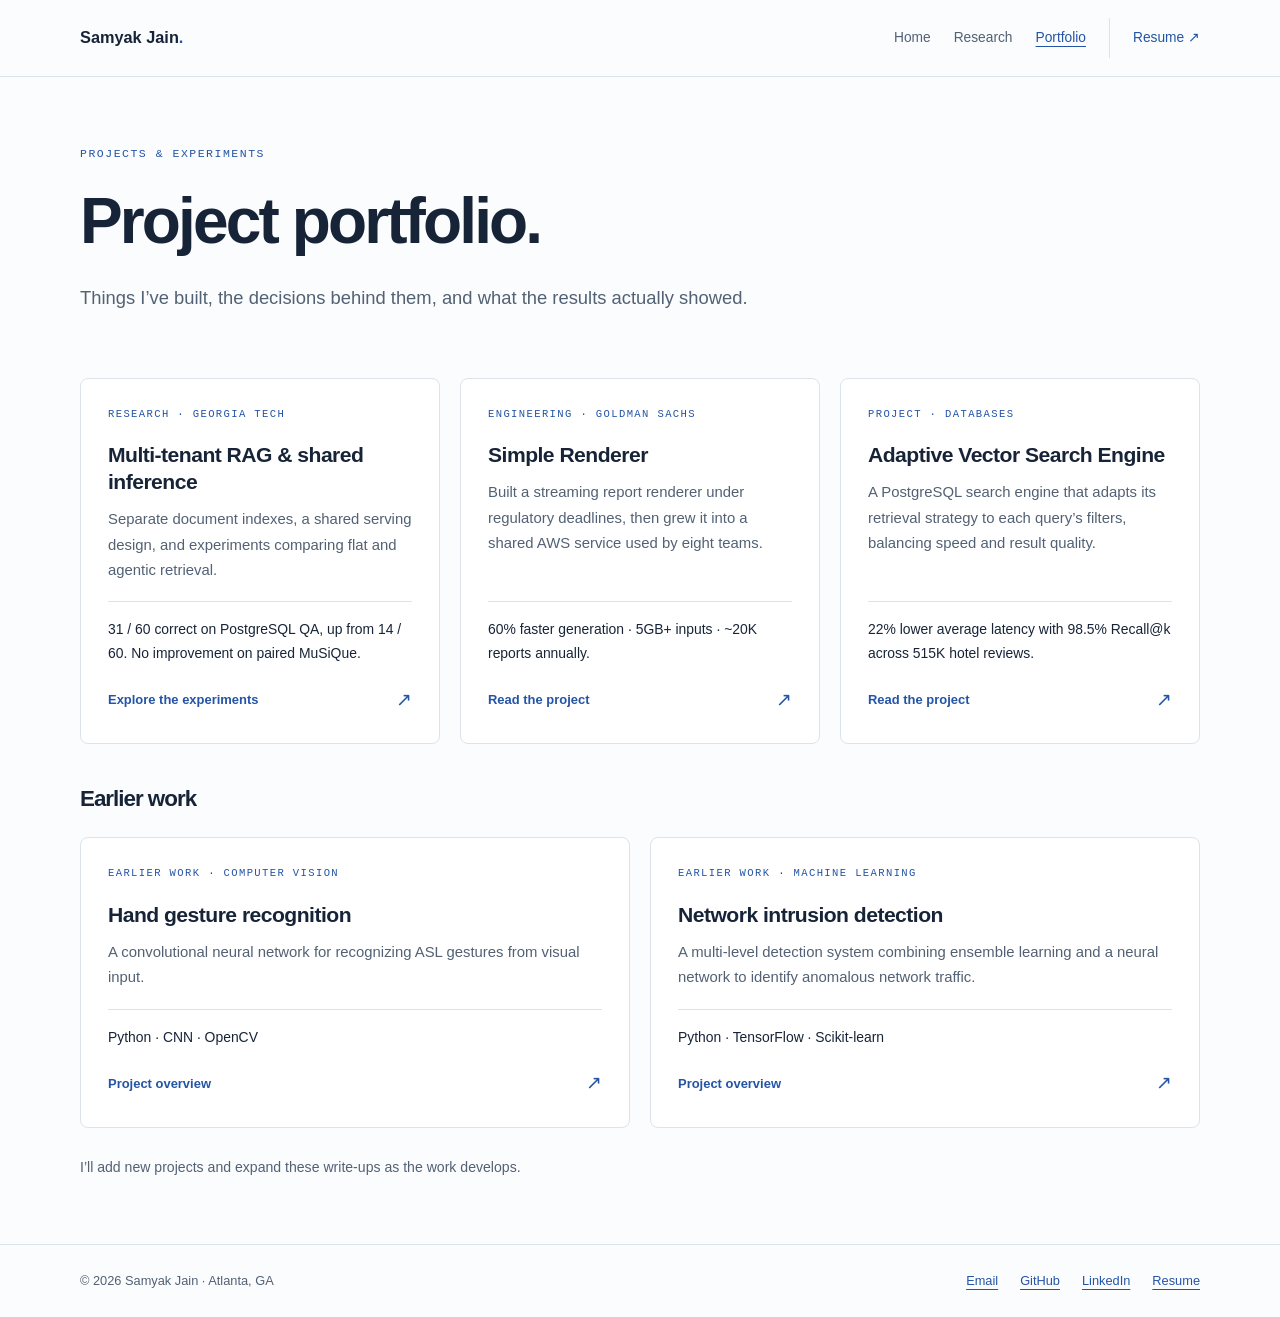
==== portfolio.html @ b6500a03 "Refresh portfolio and add detailed project case studies" ====
<!DOCTYPE html>
<html lang="en">
<head>
    <meta charset="UTF-8">
    <meta name="viewport" content="width=device-width, initial-scale=1.0">
    <title>Portfolio | Samyak Jain</title>
    <meta name="description" content="Projects and engineering write-ups by Samyak Jain: retrieval, report rendering, vector search, and earlier machine learning work.">
    <meta property="og:title" content="Portfolio | Samyak Jain">
    <meta property="og:description" content="Projects and engineering write-ups by Samyak Jain: retrieval, report rendering, vector search, and earlier machine learning work.">
    <meta property="og:type" content="website">
    <link rel="icon" href="assets/favicon.svg" type="image/svg+xml">
    <link rel="stylesheet" href="assets/site.css">
    <script defer src="assets/site.js"></script>
</head>
<body>
<a class="skip-link" href="#main">Skip to content</a>
<header class="site-header">
    <nav class="container navigation" aria-label="Main navigation">
        <a class="name" href="index.html">Samyak Jain<span>.</span></a>
        <button class="menu-toggle" type="button" aria-expanded="false" aria-controls="navigation-links">Menu</button>
        <div class="nav-links" id="navigation-links"><a href="index.html">Home</a><a href="index.html#research">Research</a><a href="portfolio.html" aria-current="page">Portfolio</a><a class="resume-link" href="assets/SamyakJain_Resume.pdf">Resume ↗</a></div>
    </nav>
</header>
<main class="container" id="main">
    <div class="page-intro"><p class="eyebrow">Projects &amp; experiments</p><h1>Project portfolio.</h1><p class="standfirst">Things I’ve built, the decisions behind them, and what the results actually showed.</p></div>
    <section class="collection" aria-label="Project collection"><div class="project-grid">
<a class="project-card" href="projects/multi-tenant-rag.html" aria-label="Multi-tenant RAG &amp; shared inference — explore the experiments">
    <span class="eyebrow">Research · Georgia Tech</span>
    <h3>Multi-tenant RAG &amp; shared inference</h3>
    <p>Separate document indexes, a shared serving design, and experiments comparing flat and agentic retrieval.</p>
    <p class="result">31 / 60 correct on PostgreSQL QA, up from 14 / 60. No improvement on paired MuSiQue.</p>
    <div class="card-footer"><span>Explore the experiments</span><span aria-hidden="true">↗</span></div>
</a>
<a class="project-card" href="projects/simple-renderer.html" aria-label="Simple Renderer — read the project">
    <span class="eyebrow">Engineering · Goldman Sachs</span>
    <h3>Simple Renderer</h3>
    <p>Built a streaming report renderer under regulatory deadlines, then grew it into a shared AWS service used by eight teams.</p>
    <p class="result">60% faster generation · 5GB+ inputs · ~20K reports annually.</p>
    <div class="card-footer"><span>Read the project</span><span aria-hidden="true">↗</span></div>
</a>
<a class="project-card" href="projects/vector-search.html" aria-label="Adaptive Vector Search Engine — read the project">
    <span class="eyebrow">Project · Databases</span>
    <h3>Adaptive Vector Search Engine</h3>
    <p>A PostgreSQL search engine that adapts its retrieval strategy to each query’s filters, balancing speed and result quality.</p>
    <p class="result">22% lower average latency with 98.5% Recall@k across 515K hotel reviews.</p>
    <div class="card-footer"><span>Read the project</span><span aria-hidden="true">↗</span></div>
</a></div>
    <h2>Earlier work</h2><div class="project-grid older-grid"><a class="project-card" href="projects/hand-gesture-recognition.html" aria-label="Hand gesture recognition — project overview">
    <span class="eyebrow">Earlier work · Computer vision</span>
    <h3>Hand gesture recognition</h3>
    <p>A convolutional neural network for recognizing ASL gestures from visual input.</p>
    <p class="result">Python · CNN · OpenCV</p>
    <div class="card-footer"><span>Project overview</span><span aria-hidden="true">↗</span></div>
</a>
<a class="project-card" href="projects/network-intrusion-detection.html" aria-label="Network intrusion detection — project overview">
    <span class="eyebrow">Earlier work · Machine learning</span>
    <h3>Network intrusion detection</h3>
    <p>A multi-level detection system combining ensemble learning and a neural network to identify anomalous network traffic.</p>
    <p class="result">Python · TensorFlow · Scikit-learn</p>
    <div class="card-footer"><span>Project overview</span><span aria-hidden="true">↗</span></div>
</a></div>
    <p class="collection-note">I’ll add new projects and expand these write-ups as the work develops.</p>
    </section>
</main>
<footer class="site-footer"><div class="container footer-inner">
    <span>© 2026 Samyak Jain · Atlanta, GA</span>
    <div class="footer-links"><a href="mailto:samyak.jain7776@gmail.com">Email</a><a href="https://github.com/samyakjain7776">GitHub</a><a href="https://www.linkedin.com/in/samyakjain7776/">LinkedIn</a><a href="assets/SamyakJain_Resume.pdf">Resume</a></div>
</div></footer>
</body>
</html>
---- assets/site.css ----
:root { --ink:#172438; --muted:#526174; --blue:#2454a6; --line:#dce3eb; --paper:#fbfcfd; --wash:#eff4fa; font-family:Inter,-apple-system,BlinkMacSystemFont,"Segoe UI",sans-serif; color:var(--ink); background:var(--paper); font-size:16px; line-height:1.7; font-synthesis:none; }
* { box-sizing:border-box; }
html { scroll-behavior:smooth; scroll-padding-top:100px; }
body { margin:0; }
a { color:var(--blue); text-underline-offset:4px; }
a:hover { text-decoration-thickness:2px; }
a, button, summary { -webkit-tap-highlight-color:transparent; }
:focus-visible { outline:3px solid var(--blue); outline-offset:5px; }
h1,h2,h3,h4 { line-height:1.2; font-weight:650; }
h1,h2 { letter-spacing:-.045em; }
h2 { font-size:clamp(1.8rem,4vw,2.5rem); margin:0; }
h3 { font-size:1.3rem; letter-spacing:-.025em; margin:0 0 12px; }
p { margin:0 0 18px; }
ul { padding-left:20px; }
li + li { margin-top:9px; }
.container { width:min(1120px,calc(100% - 64px)); margin-inline:auto; }
.skip-link { position:absolute; top:-80px; left:20px; z-index:100; background:white; padding:10px 18px; }
.skip-link:focus { top:12px; }
.site-header { position:sticky; top:0; z-index:20; background:rgba(251,252,253,.97); border-bottom:1px solid var(--line); }
.navigation { min-height:76px; display:flex; align-items:center; justify-content:space-between; gap:28px; position:relative; }
.name { color:var(--ink); text-decoration:none; font-size:1.02rem; font-weight:700; white-space:nowrap; }
.name span { color:var(--blue); }
.nav-links { display:flex; align-items:center; gap:23px; }
.nav-links a { color:var(--muted); text-decoration:none; font-size:.86rem; padding:8px 0; }
.nav-links a:hover,.nav-links a[aria-current] { color:var(--blue); text-decoration:underline; }
.nav-links .resume-link { color:var(--blue); border-left:1px solid var(--line); padding-left:23px; }
.menu-toggle { display:none; font:inherit; border:1px solid var(--line); border-radius:5px; background:white; padding:7px 14px; color:var(--ink); cursor:pointer; }
.hero { display:grid; grid-template-columns:minmax(0,1fr) 270px; gap:70px; align-items:center; padding:92px 0 80px; }
.eyebrow { font:500 .72rem/1.6 ui-monospace,SFMono-Regular,Consolas,monospace; text-transform:uppercase; letter-spacing:.13em; color:var(--blue); margin:0 0 20px; }
.hero h1 { font-size:clamp(3.3rem,6.5vw,5.3rem); margin:0 0 24px; line-height:1.04; }
.hero .role { font-size:clamp(1.35rem,2.6vw,1.8rem); line-height:1.4; max-width:640px; margin-bottom:22px; }
.hero .intro-copy { font-size:1.06rem; max-width:620px; color:var(--muted); }
.actions { display:flex; align-items:center; flex-wrap:wrap; gap:16px 24px; margin-top:30px; }
.button { display:inline-flex; align-items:center; justify-content:center; padding:11px 20px; background:var(--blue); color:white; border:1px solid var(--blue); border-radius:5px; font-size:.9rem; font-weight:600; text-decoration:none; }
.button:hover { background:#193f82; }
.text-link { font-size:.9rem; font-weight:600; }
.hero-aside { border-left:1px solid var(--line); padding-left:28px; }
.hero-aside .aside-item + .aside-item { margin-top:30px; }
.aside-label { display:block; color:var(--muted); font:.7rem ui-monospace,monospace; text-transform:uppercase; letter-spacing:.1em; margin-bottom:8px; }
.hero-aside strong { display:block; font-size:.95rem; font-weight:600; }
.hero-aside p { font-size:.88rem; color:var(--muted); margin:4px 0 0; }
.section { padding:70px 0; border-top:1px solid var(--line); }
.section-heading { display:flex; justify-content:space-between; align-items:end; gap:24px; margin-bottom:32px; }
.section-heading .eyebrow { margin-bottom:10px; }
.section-note { max-width:510px; color:var(--muted); margin:15px 0 0; }
.project-grid { display:grid; grid-template-columns:repeat(3,minmax(0,1fr)); gap:20px; }
.project-card { display:flex; flex-direction:column; position:relative; background:white; border:1px solid var(--line); border-radius:8px; padding:27px; color:var(--ink); text-decoration:none; transition:border-color .2s,transform .2s; }
.project-card:hover { border-color:#849fc7; transform:translateY(-3px); }
.project-card .eyebrow { font-size:.66rem; margin-bottom:19px; }
.project-card h3 { font-size:1.32rem; line-height:1.28; }
.project-card p { font-size:.93rem; color:var(--muted); }
.project-card .result { border-top:1px solid var(--line); padding-top:16px; color:var(--ink); margin-top:auto; margin-bottom:18px; font-size:.87rem; }
.card-footer { display:flex; align-items:center; justify-content:space-between; gap:15px; font-size:.81rem; font-weight:600; color:var(--blue); }
.card-footer span:last-child { font-size:1.2rem; }
.research-entry { display:grid; grid-template-columns:220px minmax(0,1fr); gap:40px; padding:30px 0; border-top:1px solid var(--line); }
.research-entry:first-of-type { border-top:0; padding-top:4px; }
.research-entry .org { font-weight:600; margin-bottom:5px; }
.meta { font-size:.85rem; color:var(--muted); }
.research-entry p:not(.org) { color:var(--muted); }
.status { display:inline-block; border:1px solid var(--line); padding:2px 8px; color:var(--muted); border-radius:4px; font-size:.72rem; margin:10px 0; }
.research-entry.planned { padding-bottom:0; }
.research-entry.planned h3 { font-size:1.15rem; }
.experience-row { display:grid; grid-template-columns:220px minmax(0,1fr); gap:40px; padding:30px 0; border-top:1px solid var(--line); }
.experience-row:first-of-type { border-top:0; padding-top:4px; }
.experience-row ul { margin:18px 0 0; color:var(--muted); }
.experience-row .company { font-weight:650; font-size:1.12rem; margin-bottom:7px; }
.experience-row:last-child { padding-bottom:0; }
.skills-grid { display:grid; grid-template-columns:repeat(3,minmax(0,1fr)); gap:30px 40px; }
.skills-grid h3 { font-size:.93rem; margin-bottom:10px; }
.skills-grid p { font-size:.93rem; color:var(--muted); margin:0; }
.foundations { border-top:1px solid var(--line); padding-top:24px; margin:30px 0 0; font-size:.9rem; color:var(--muted); }
.foundations strong { color:var(--ink); }
.about-layout { display:grid; grid-template-columns:1.1fr 1fr; gap:70px; }
.about-copy p { color:var(--muted); }
.education { margin-top:32px; }
.education h3 { font-size:1rem; }
.education p { font-size:.9rem; }
.teaching { scroll-margin-top:100px; }
.teaching h3 { font-size:1.2rem; margin-bottom:23px; }
.teaching-entry { padding:17px 0; border-top:1px solid var(--line); }
.teaching-entry h4 { font-size:.96rem; margin:0 0 8px; }
.teaching-entry p { font-size:.9rem; color:var(--muted); margin:0; }
.extra-notes { margin-top:25px; }
.extra-notes summary { cursor:pointer; color:var(--blue); font-size:.9rem; font-weight:600; }
.extra-notes ul { font-size:.9rem; color:var(--muted); }
.contact { display:flex; justify-content:space-between; gap:32px; align-items:center; }
.contact p { margin:18px 0 0; max-width:580px; color:var(--muted); }
.site-footer { border-top:1px solid var(--line); padding:25px 0; }
.footer-inner { display:flex; justify-content:space-between; gap:20px; flex-wrap:wrap; font-size:.8rem; color:var(--muted); }
.footer-links { display:flex; flex-wrap:wrap; gap:22px; }
.page-intro { padding:68px 0 46px; max-width:800px; }
.page-intro h1 { font-size:clamp(2.5rem,6vw,4rem); margin:0 0 22px; }
.page-intro .standfirst { font-size:1.15rem; color:var(--muted); }
.collection { padding-bottom:64px; }
.collection h2 { font-size:1.4rem; margin:42px 0 24px; }
.collection .older-grid { grid-template-columns:repeat(2,minmax(0,1fr)); }
.collection-note { color:var(--muted); font-size:.88rem; margin:28px 0 0; }
.article { max-width:850px; padding-bottom:60px; }
.article section { border-top:1px solid var(--line); padding:32px 0 6px; }
.article section h2 { font-size:1.55rem; margin-bottom:18px; }
.article p,.article li { color:var(--muted); }
.article .callout { background:var(--wash); border-left:3px solid var(--blue); padding:22px 25px; margin:28px 0; }
.article .callout p { margin:0; color:var(--ink); }
.pipeline { display:flex; flex-wrap:wrap; gap:12px; padding:22px; margin:25px 0; border:1px solid var(--line); border-radius:6px; list-style:none; background:white; }
.pipeline li { flex:1 1 135px; margin:0; font-size:.88rem; color:var(--ink); }
.pipeline strong { display:block; color:var(--blue); font:.7rem ui-monospace,monospace; margin-bottom:7px; }
.article-links { display:flex; flex-wrap:wrap; gap:24px; margin-top:32px; }
.project-facts { display:flex; flex-wrap:wrap; gap:8px 24px; color:var(--muted); font-size:.82rem; padding-bottom:28px; }
.project-metrics { display:grid; grid-template-columns:repeat(3,minmax(0,1fr)); border:1px solid var(--line); border-radius:8px; background:white; margin:24px 0; }
.project-metrics div { display:flex; flex-direction:column-reverse; gap:8px; padding:24px; }
.project-metrics div + div { border-left:1px solid var(--line); }
.project-metrics dt { color:var(--muted); font-size:.8rem; }
.project-metrics dd { margin:0; color:var(--blue); font-size:clamp(1.8rem,4vw,2.6rem); line-height:1.1; font-weight:650; letter-spacing:-.04em; }
@media (max-width:540px) { .project-metrics { grid-template-columns:1fr; } .project-metrics div { padding:20px; } .project-metrics div + div { border-left:0; border-top:1px solid var(--line); } }
@media (max-width:1000px) { .nav-links { gap:15px; } .nav-links .resume-link { padding-left:15px; } .hero { gap:35px; grid-template-columns:minmax(0,1fr) 230px; } .project-grid { grid-template-columns:1fr; } .project-card { padding:28px; } .project-card .result { margin-top:6px; } .skills-grid { grid-template-columns:1fr 1fr; } }
@media (max-width:800px) { .container { width:calc(100% - 40px); } .navigation { flex-wrap:wrap; gap:0; padding:16px 0; min-height:68px; } .nav-links { flex-basis:100%; flex-wrap:wrap; gap:8px 20px; padding-top:12px; } .js .menu-toggle { display:block; } .js .nav-links { display:none; } .js .nav-links.is-open { display:flex; } .nav-links .resume-link { border:0; padding-left:0; } .hero { grid-template-columns:1fr; padding:55px 0; gap:36px; } .hero-aside { display:grid; grid-template-columns:1fr 1fr; border-left:0; border-top:1px solid var(--line); padding:24px 0 0; gap:20px; } .hero-aside .aside-item + .aside-item { margin-top:0; } .hero-aside .aside-item:last-child { grid-column:1/-1; } .section { padding:48px 0; } .research-entry,.experience-row { grid-template-columns:1fr; gap:14px; } .about-layout { grid-template-columns:1fr; gap:36px; } .contact { display:block; } .contact .button { margin-top:25px; } }
@media (max-width:480px) { .hero h1 { font-size:3.3rem; } .hero .role { font-size:1.4rem; } .section-heading { align-items:start; flex-direction:column; gap:17px; } .skills-grid { grid-template-columns:1fr; gap:25px; } .project-card { padding:23px; } .collection .older-grid { grid-template-columns:1fr; } .page-intro { padding-top:45px; } }
@media (prefers-reduced-motion:reduce) { html { scroll-behavior:auto; } *,*::before,*::after { transition:none!important; animation:none!important; } .project-card:hover { transform:none; } }
@media print { .site-header,.skip-link,.menu-toggle { display:none; } .container { width:100%; } .hero,.section { padding:25px 0; } .project-card { break-inside:avoid; } body { background:white; font-size:11pt; } }
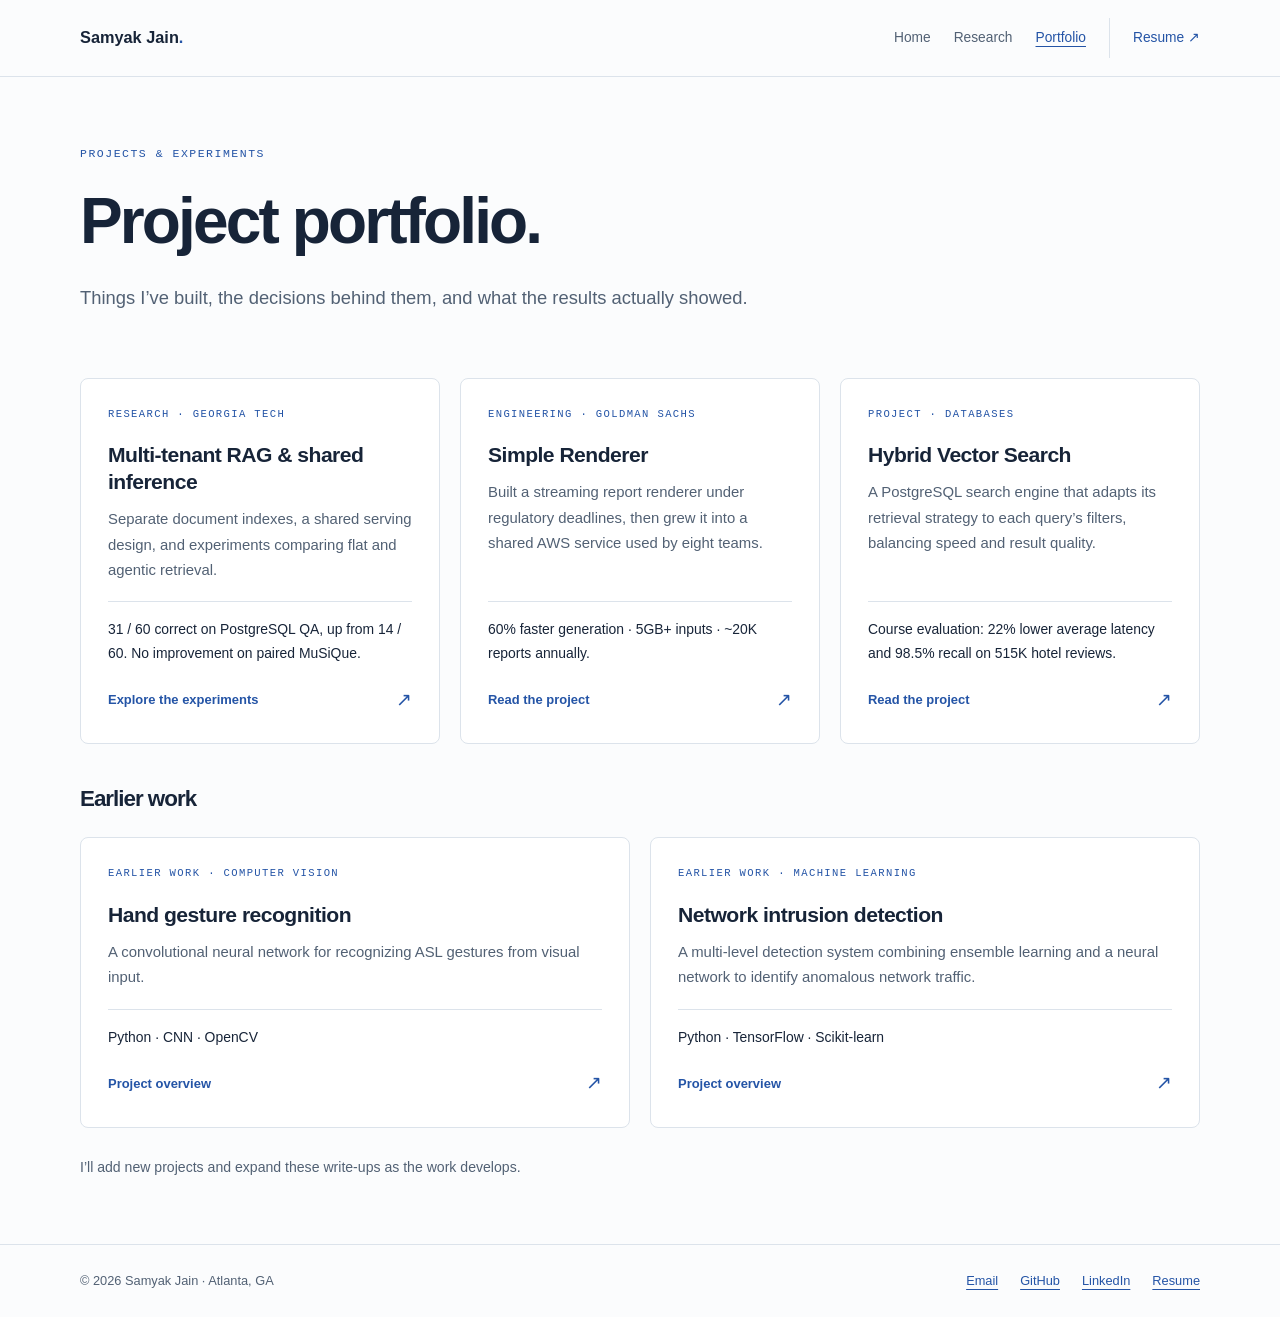
==== commit a42ff372: "Expand hybrid vector search project with architecture and evaluation" ====
--- a/portfolio.html
+++ b/portfolio.html
@@ -11,6 +11,7 @@
     <link rel="icon" href="assets/favicon.svg" type="image/svg+xml">
     <link rel="stylesheet" href="assets/site.css">
     <script defer src="assets/site.js"></script>
+<script data-goatcounter="https://samj.goatcounter.com/count" async src="https://gc.zgo.at/count.js"></script>
 </head>
 <body>
 <a class="skip-link" href="#main">Skip to content</a>
@@ -38,11 +39,11 @@
     <p class="result">60% faster generation · 5GB+ inputs · ~20K reports annually.</p>
     <div class="card-footer"><span>Read the project</span><span aria-hidden="true">↗</span></div>
 </a>
-<a class="project-card" href="projects/vector-search.html" aria-label="Adaptive Vector Search Engine — read the project">
+<a class="project-card" href="projects/vector-search.html" aria-label="Hybrid Vector Search — read the project">
     <span class="eyebrow">Project · Databases</span>
-    <h3>Adaptive Vector Search Engine</h3>
+    <h3>Hybrid Vector Search</h3>
     <p>A PostgreSQL search engine that adapts its retrieval strategy to each query’s filters, balancing speed and result quality.</p>
-    <p class="result">22% lower average latency with 98.5% Recall@k across 515K hotel reviews.</p>
+    <p class="result">Course evaluation: 22% lower average latency and 98.5% recall on 515K hotel reviews.</p>
     <div class="card-footer"><span>Read the project</span><span aria-hidden="true">↗</span></div>
 </a></div>
     <h2>Earlier work</h2><div class="project-grid older-grid"><a class="project-card" href="projects/hand-gesture-recognition.html" aria-label="Hand gesture recognition — project overview">
